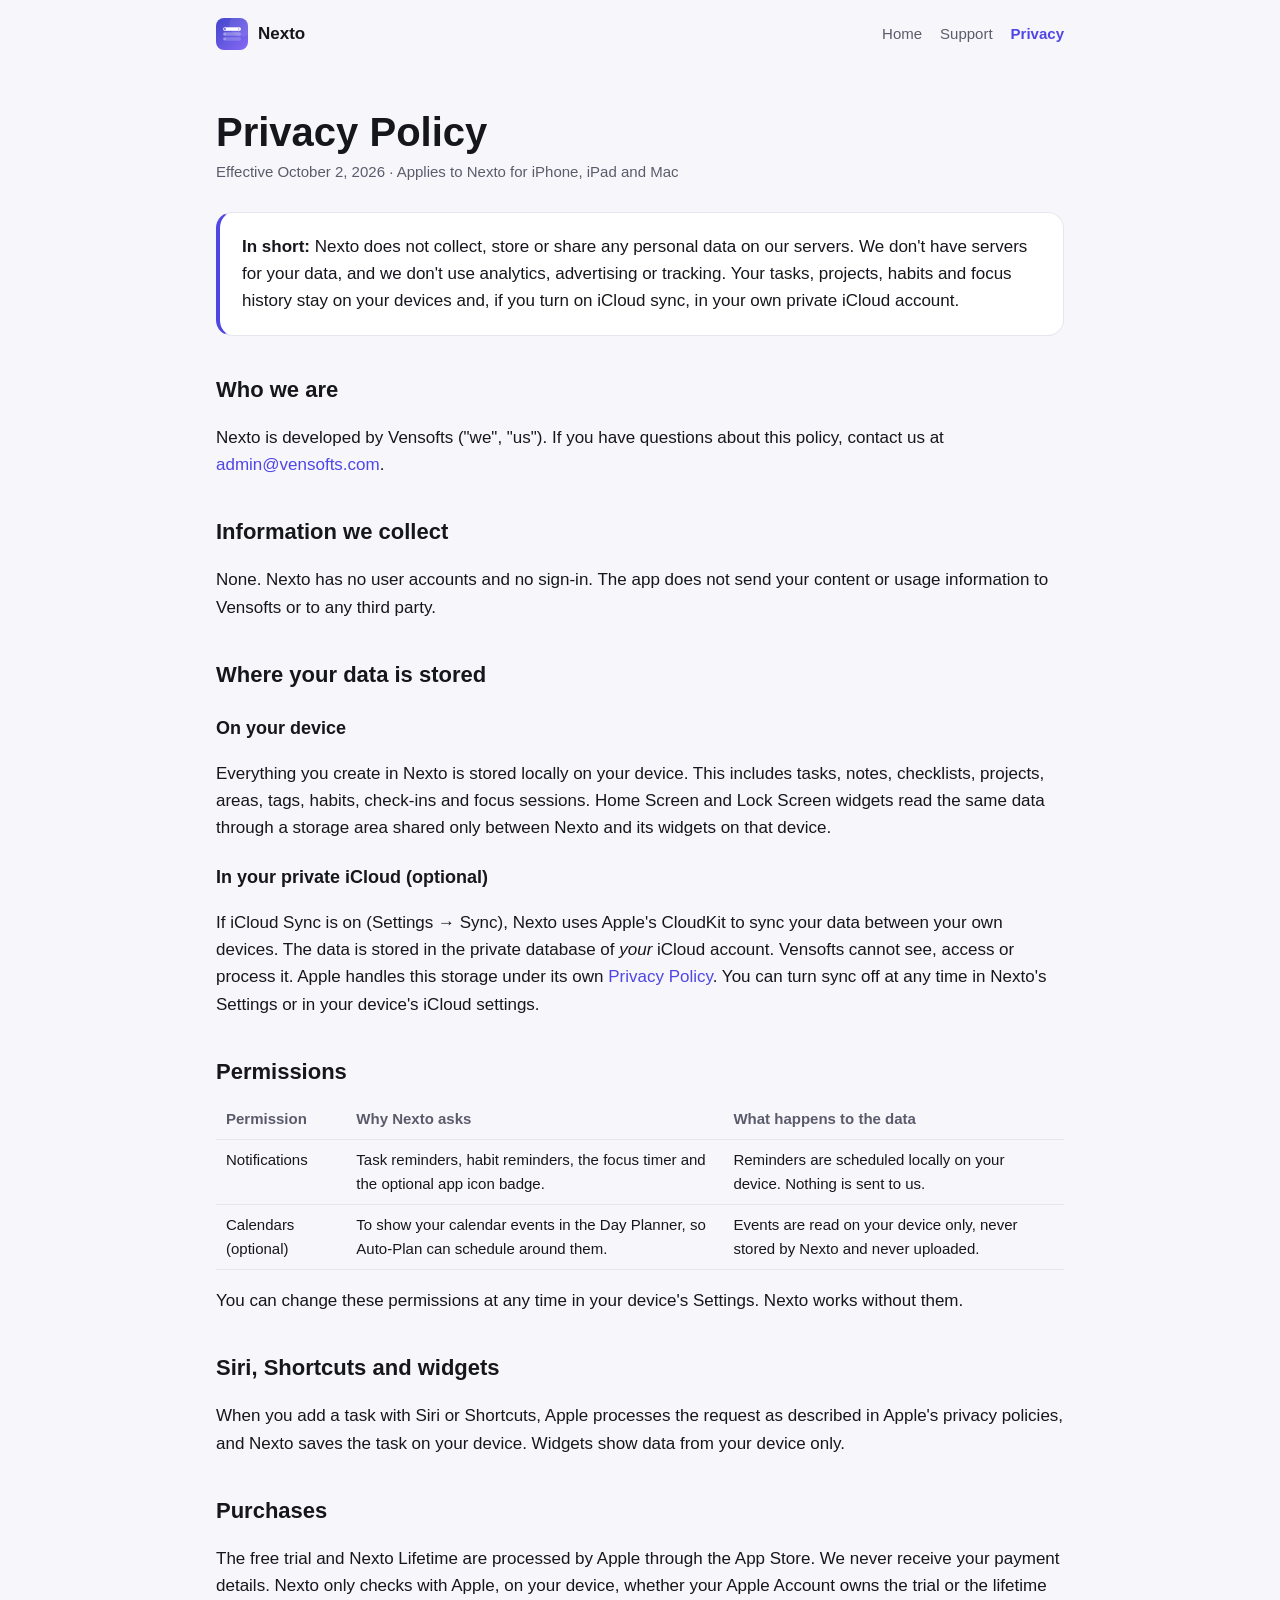
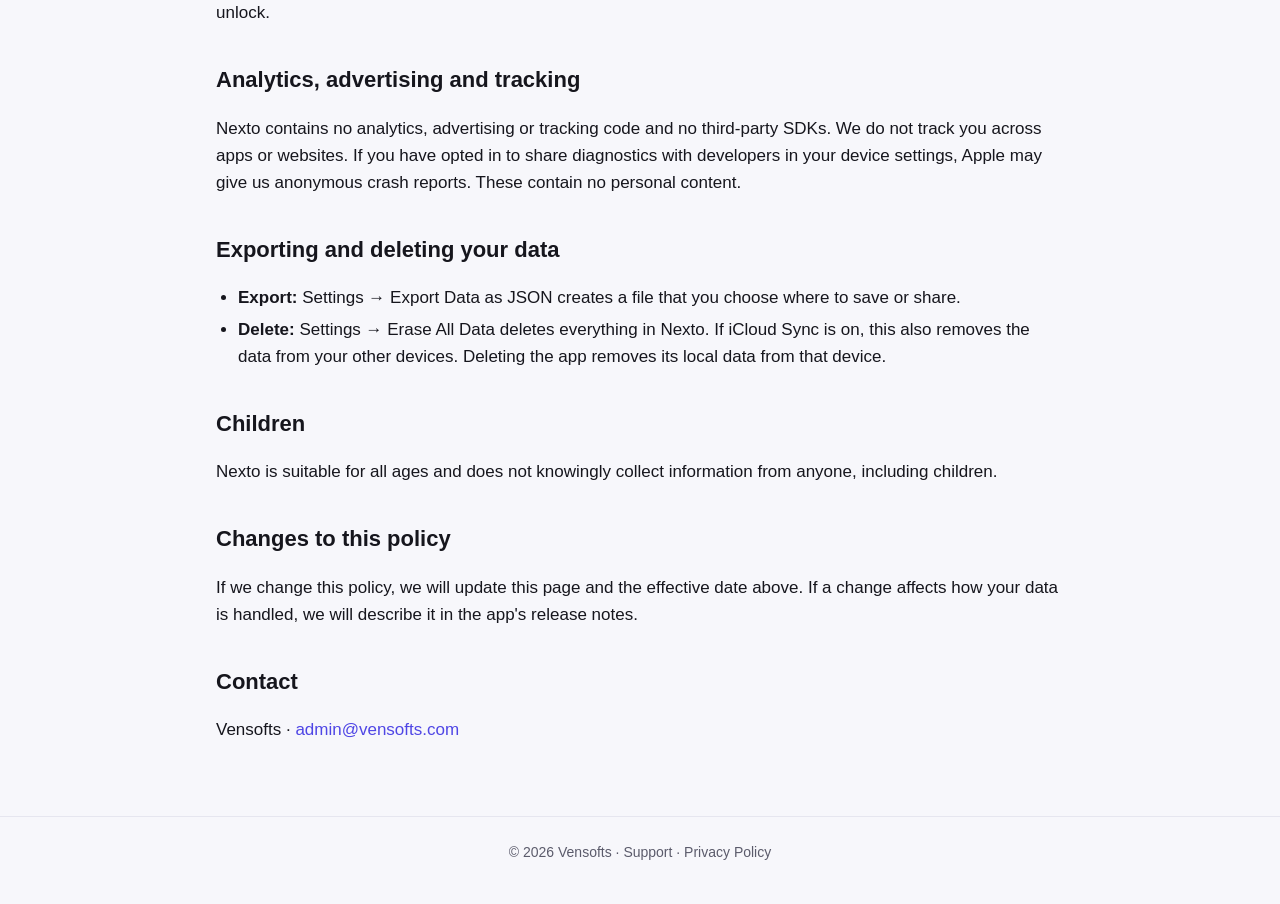
==== docs/privacy.html @ 174c6fbc "initial" ====
<!doctype html>
<html lang="en">
<head>
  <meta charset="utf-8">
  <meta name="viewport" content="width=device-width, initial-scale=1">
  <title>Nexto Privacy Policy</title>
  <meta name="description" content="Nexto does not collect any personal data. Your tasks stay on your devices and in your private iCloud.">
  <link rel="icon" href="assets/icon.png">
  <link rel="stylesheet" href="assets/style.css">
</head>
<body>
  <nav class="nav">
    <a class="brand" href="index.html"><img src="assets/icon.png" alt="">Nexto</a>
    <div class="nav-links">
      <a href="index.html">Home</a>
      <a href="support.html">Support</a>
      <a href="privacy.html" aria-current="page">Privacy</a>
    </div>
  </nav>

  <main>
    <h1 class="page-title">Privacy Policy</h1>
    <p class="meta">Effective October 2, 2026 · Applies to Nexto for iPhone, iPad and Mac</p>

    <div class="card summary">
      <strong>In short:</strong> Nexto does not collect, store or share any personal data on our servers. We don't have
      servers for your data, and we don't use analytics, advertising or tracking. Your tasks, projects, habits and
      focus history stay on your devices and, if you turn on iCloud sync, in your own private iCloud account.
    </div>

    <h2>Who we are</h2>
    <p>Nexto is developed by Vensofts ("we", "us"). If you have questions about this policy, contact us at
      <a href="mailto:admin@vensofts.com">admin@vensofts.com</a>.</p>

    <h2>Information we collect</h2>
    <p>None. Nexto has no user accounts and no sign-in. The app does not send your content or usage information to
      Vensofts or to any third party.</p>

    <h2>Where your data is stored</h2>
    <h3>On your device</h3>
    <p>Everything you create in Nexto is stored locally on your device. This includes tasks, notes, checklists,
      projects, areas, tags, habits, check-ins and focus sessions. Home Screen and Lock Screen widgets read the same
      data through a storage area shared only between Nexto and its widgets on that device.</p>

    <h3>In your private iCloud (optional)</h3>
    <p>If iCloud Sync is on (Settings → Sync), Nexto uses Apple's CloudKit to sync your data between your own devices.
      The data is stored in the private database of <em>your</em> iCloud account. Vensofts cannot see, access or
      process it. Apple handles this storage under its own
      <a href="https://www.apple.com/legal/privacy/" rel="noopener">Privacy Policy</a>. You can turn sync off at any time
      in Nexto's Settings or in your device's iCloud settings.</p>

    <h2>Permissions</h2>
    <div class="table-wrap">
      <table>
        <tr><th>Permission</th><th>Why Nexto asks</th><th>What happens to the data</th></tr>
        <tr>
          <td>Notifications</td>
          <td>Task reminders, habit reminders, the focus timer and the optional app icon badge.</td>
          <td>Reminders are scheduled locally on your device. Nothing is sent to us.</td>
        </tr>
        <tr>
          <td>Calendars (optional)</td>
          <td>To show your calendar events in the Day Planner, so Auto-Plan can schedule around them.</td>
          <td>Events are read on your device only, never stored by Nexto and never uploaded.</td>
        </tr>
      </table>
    </div>
    <p>You can change these permissions at any time in your device's Settings. Nexto works without them.</p>

    <h2>Siri, Shortcuts and widgets</h2>
    <p>When you add a task with Siri or Shortcuts, Apple processes the request as described in Apple's privacy
      policies, and Nexto saves the task on your device. Widgets show data from your device only.</p>

    <h2>Purchases</h2>
    <p>The free trial and Nexto Lifetime are processed by Apple through the App Store. We never receive your payment
      details. Nexto only checks with Apple, on your device, whether your Apple Account owns the trial or the
      lifetime unlock.</p>

    <h2>Analytics, advertising and tracking</h2>
    <p>Nexto contains no analytics, advertising or tracking code and no third-party SDKs. We do not track you across
      apps or websites. If you have opted in to share diagnostics with developers in your device settings, Apple may
      give us anonymous crash reports. These contain no personal content.</p>

    <h2>Exporting and deleting your data</h2>
    <ul>
      <li><strong>Export:</strong> Settings → Export Data as JSON creates a file that you choose where to save or share.</li>
      <li><strong>Delete:</strong> Settings → Erase All Data deletes everything in Nexto. If iCloud Sync is on, this also
        removes the data from your other devices. Deleting the app removes its local data from that device.</li>
    </ul>

    <h2>Children</h2>
    <p>Nexto is suitable for all ages and does not knowingly collect information from anyone, including children.</p>

    <h2>Changes to this policy</h2>
    <p>If we change this policy, we will update this page and the effective date above. If a change affects how your
      data is handled, we will describe it in the app's release notes.</p>

    <h2>Contact</h2>
    <p>Vensofts · <a href="mailto:admin@vensofts.com">admin@vensofts.com</a></p>
  </main>

  <footer>
    © 2026 Vensofts · <a href="support.html">Support</a> · <a href="privacy.html">Privacy Policy</a>
  </footer>
</body>
</html>
---- docs/assets/style.css ----
:root {
  --bg: #f7f7fb;
  --surface: #ffffff;
  --text: #16161d;
  --muted: #5b5b6b;
  --border: #e6e6ef;
  --accent: #4f46e5;
  --accent-soft: #eef0ff;
  --hero-a: #3330bf;
  --hero-b: #784ff4;
}
@media (prefers-color-scheme: dark) {
  :root {
    --bg: #0e0e14;
    --surface: #17171f;
    --text: #f2f2f7;
    --muted: #a3a3b5;
    --border: #2a2a36;
    --accent: #8b93ff;
    --accent-soft: #1f2040;
  }
}

* { box-sizing: border-box; }
html { -webkit-text-size-adjust: 100%; }
body {
  margin: 0;
  background: var(--bg);
  color: var(--text);
  font: 17px/1.6 -apple-system, BlinkMacSystemFont, "SF Pro Text", "Segoe UI", Roboto, Helvetica, Arial, sans-serif;
}
a { color: var(--accent); text-decoration: none; }
a:hover { text-decoration: underline; }

.nav {
  max-width: 880px; margin: 0 auto; padding: 18px 16px;
  display: flex; align-items: center; justify-content: space-between; gap: 12px; flex-wrap: wrap;
}
.brand { display: flex; align-items: center; gap: 10px; font-weight: 700; color: var(--text); }
.brand img { width: 32px; height: 32px; border-radius: 8px; }
.nav-links { display: flex; gap: 18px; font-size: 15px; }
.nav-links a { color: var(--muted); }
.nav-links a[aria-current="page"] { color: var(--accent); font-weight: 600; }

.hero {
  background: linear-gradient(135deg, var(--hero-a), var(--hero-b));
  color: #fff; text-align: center; padding: 56px 16px 64px;
}
.hero img { width: 112px; height: 112px; border-radius: 26px; box-shadow: 0 12px 30px rgba(0,0,0,.25); }
.hero h1 { font-size: clamp(32px, 6vw, 48px); margin: 18px 0 6px; line-height: 1.15; }
.hero p { font-size: 19px; opacity: .9; margin: 0 auto; max-width: 560px; }

main { max-width: 880px; margin: 0 auto; padding: 32px 16px 56px; }
.page-title { font-size: clamp(30px, 5vw, 40px); margin: 8px 0 4px; line-height: 1.2; }
.meta { color: var(--muted); font-size: 15px; margin: 0 0 28px; }
h2 { font-size: 22px; margin: 36px 0 10px; }
h3 { font-size: 18px; margin: 22px 0 6px; }
p, li { color: var(--text); }
ul { padding-left: 22px; }
li { margin: 4px 0; }
code {
  font: 15px/1.4 ui-monospace, "SF Mono", Menlo, monospace;
  background: var(--accent-soft); color: var(--text); padding: 2px 6px; border-radius: 6px;
}

.card {
  background: var(--surface); border: 1px solid var(--border); border-radius: 16px; padding: 20px 22px; margin: 16px 0;
}
.summary { border-left: 4px solid var(--accent); }
.grid { display: grid; grid-template-columns: repeat(auto-fit, minmax(240px, 1fr)); gap: 14px; }
.grid .card { margin: 0; }
.grid h3 { margin-top: 0; }

details {
  background: var(--surface); border: 1px solid var(--border); border-radius: 14px; padding: 14px 18px; margin: 10px 0;
}
summary { cursor: pointer; font-weight: 600; }
details[open] summary { margin-bottom: 8px; }

table { width: 100%; border-collapse: collapse; font-size: 15px; }
th, td { text-align: left; padding: 8px 10px; border-bottom: 1px solid var(--border); vertical-align: top; }
th { color: var(--muted); font-weight: 600; }
.table-wrap { overflow-x: auto; }

.button {
  display: inline-block; background: var(--accent); color: #fff; font-weight: 600;
  padding: 12px 20px; border-radius: 12px;
}
.button:hover { text-decoration: none; opacity: .92; }

footer {
  border-top: 1px solid var(--border); color: var(--muted); font-size: 14px; text-align: center; padding: 24px 16px 40px;
}
footer a { color: var(--muted); }
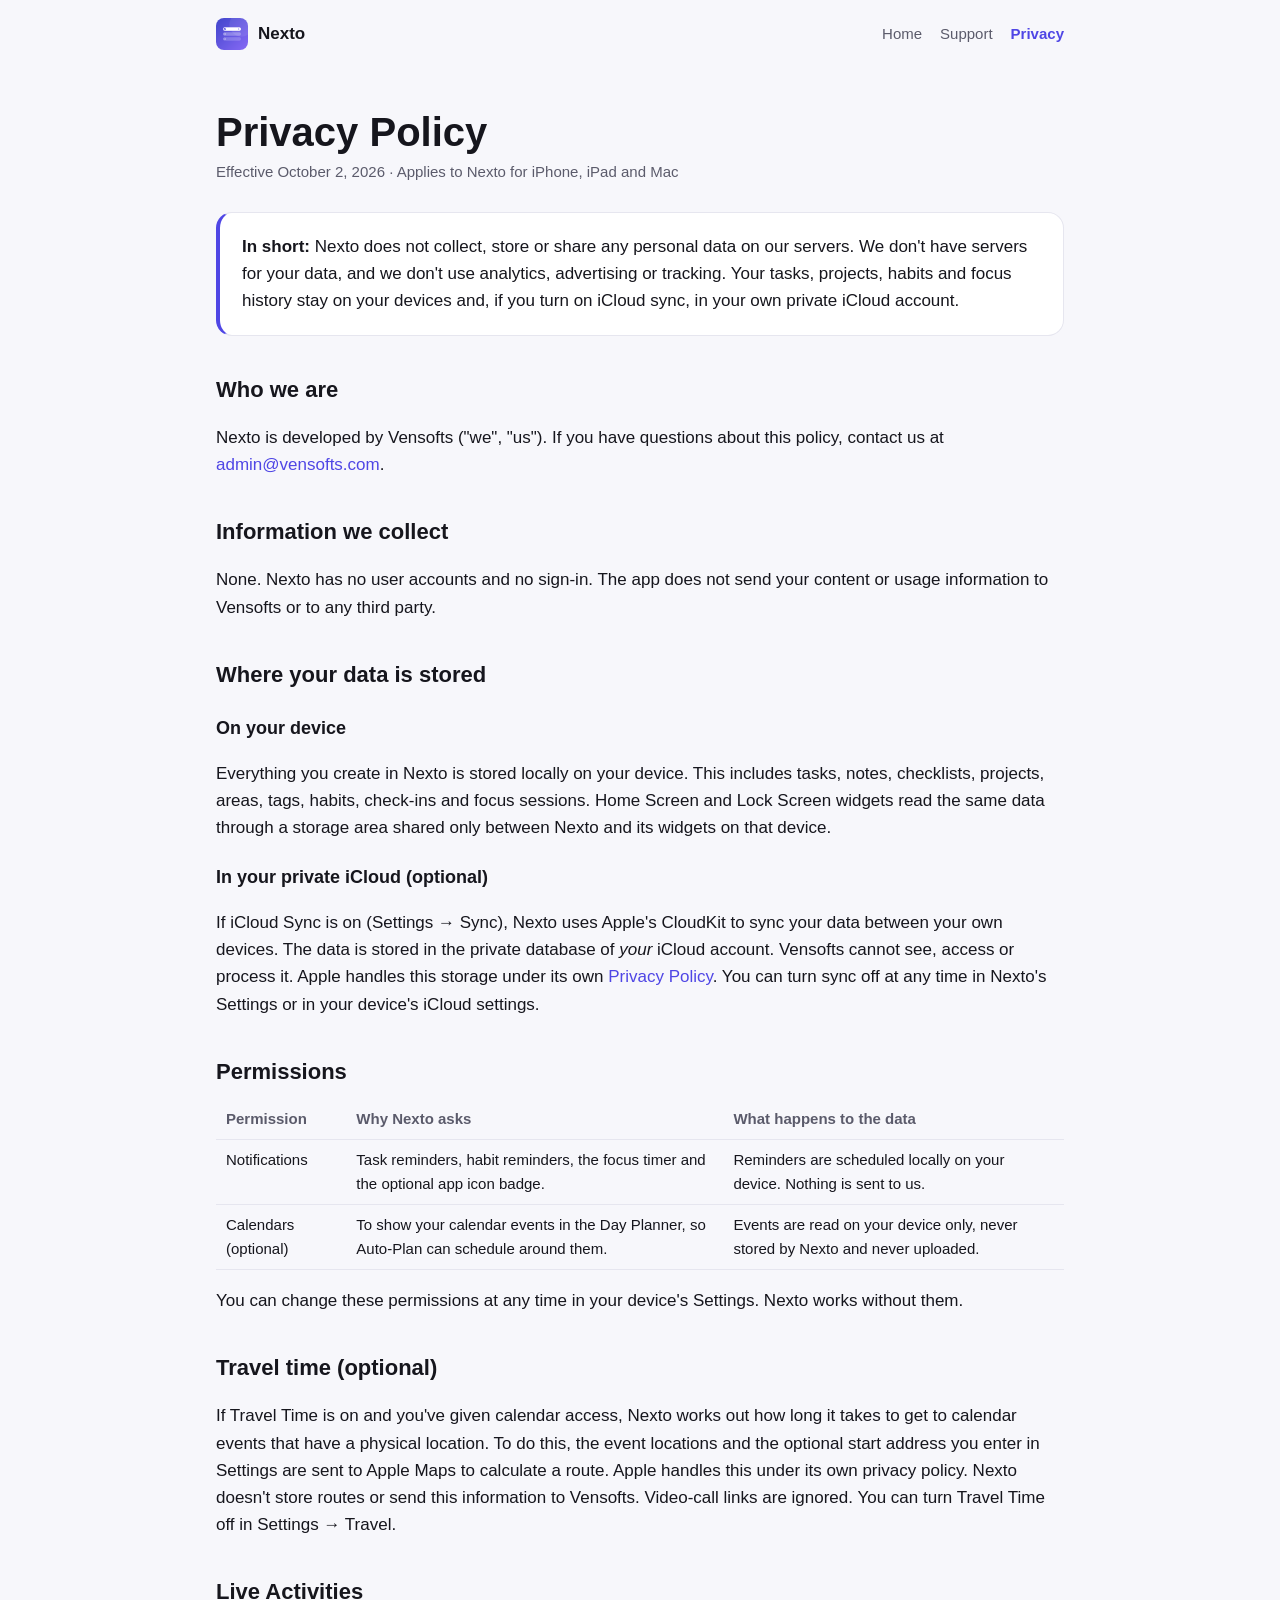
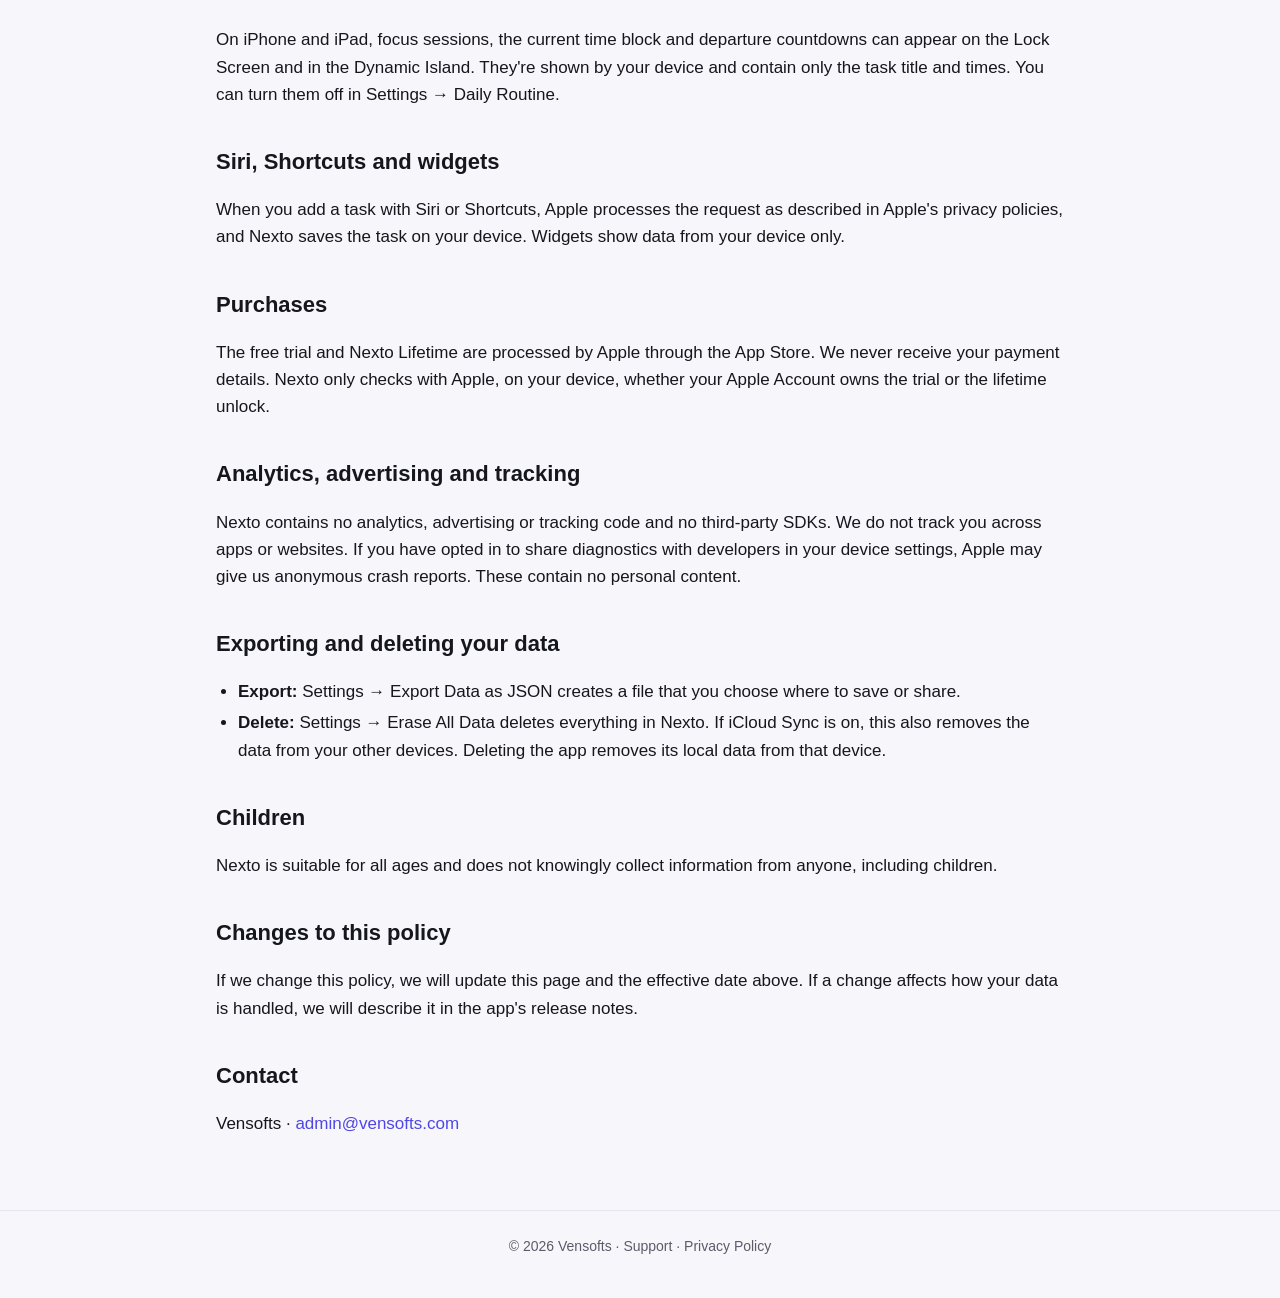
==== commit 8da4d509: "update" ====
--- a/docs/privacy.html
+++ b/docs/privacy.html
@@ -67,6 +67,18 @@
     </div>
     <p>You can change these permissions at any time in your device's Settings. Nexto works without them.</p>
 
+    <h2>Travel time (optional)</h2>
+    <p>If Travel Time is on and you've given calendar access, Nexto works out how long it takes to get to calendar events
+      that have a physical location. To do this, the event locations and the optional start address you enter in
+      Settings are sent to Apple Maps to calculate a route. Apple handles this under its own privacy policy. Nexto
+      doesn't store routes or send this information to Vensofts. Video-call links are ignored. You can turn Travel Time
+      off in Settings → Travel.</p>
+
+    <h2>Live Activities</h2>
+    <p>On iPhone and iPad, focus sessions, the current time block and departure countdowns can appear on the Lock Screen
+      and in the Dynamic Island. They're shown by your device and contain only the task title and times. You can turn
+      them off in Settings → Daily Routine.</p>
+
     <h2>Siri, Shortcuts and widgets</h2>
     <p>When you add a task with Siri or Shortcuts, Apple processes the request as described in Apple's privacy
       policies, and Nexto saves the task on your device. Widgets show data from your device only.</p>
